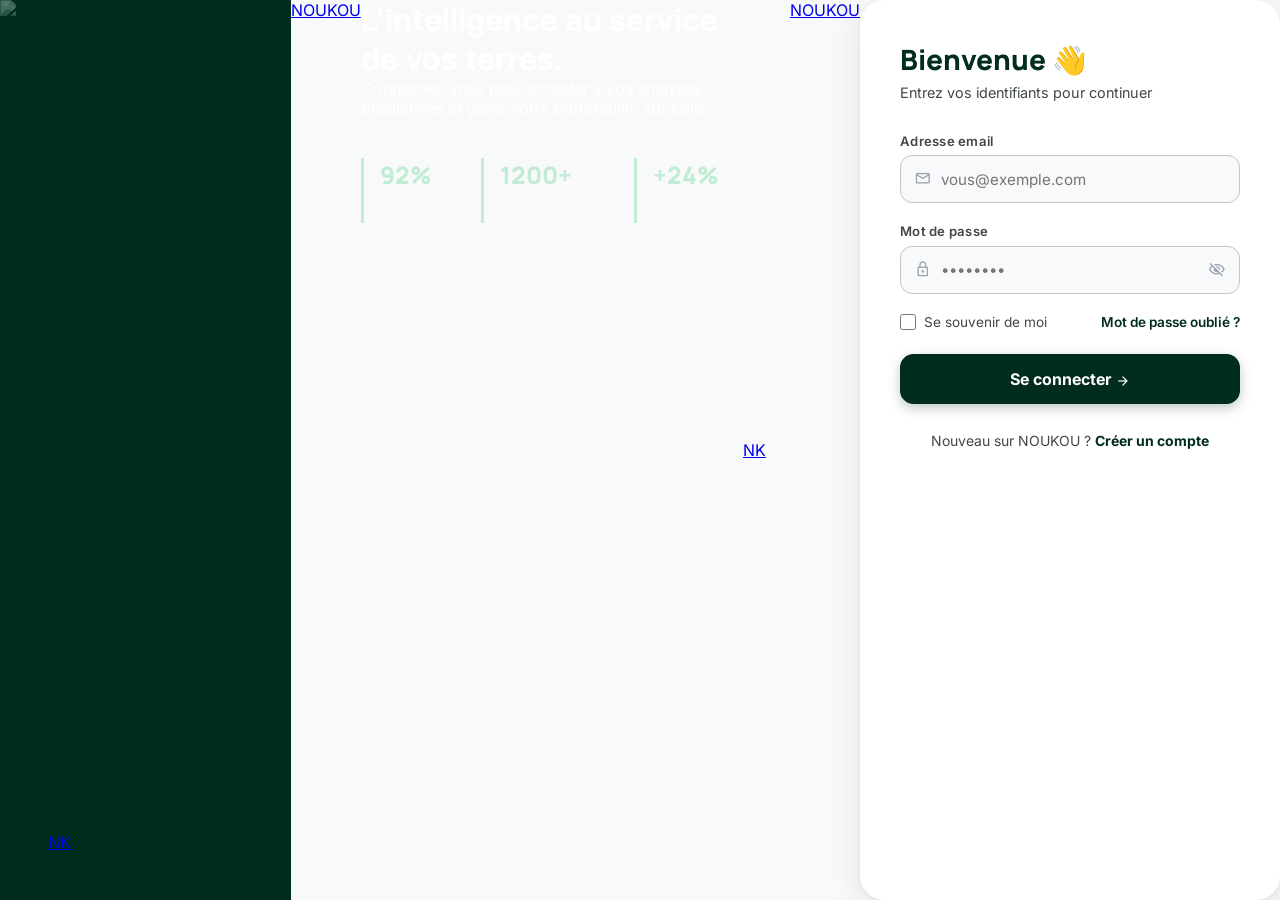
==== analyse.html @ 53f8feef "feat: dashboard et rapport maintenant relies aux donnees reelles de l'IA" ====
<!DOCTYPE html>

<html class="light" lang="fr"><head>
<meta charset="utf-8"/>
<meta content="width=device-width, initial-scale=1.0" name="viewport"/>
<script src="https://cdn.tailwindcss.com?plugins=forms,container-queries"></script>
<link href="https://fonts.googleapis.com/css2?family=Manrope:wght@400;600;700;800&amp;family=Inter:wght@400;500;600;700&amp;display=swap" rel="stylesheet"/>
<link href="https://fonts.googleapis.com/css2?family=Material+Symbols+Outlined:wght,FILL@100..700,0..1&amp;display=swap" rel="stylesheet"/>
<link href="https://fonts.googleapis.com/css2?family=Material+Symbols+Outlined:wght,FILL@100..700,0..1&amp;display=swap" rel="stylesheet"/>
<script id="tailwind-config">
      tailwind.config = {
        darkMode: "class",
        theme: {
          extend: {
            "colors": {
                    "surface-variant": "#e1e3e4",
                    "surface-container-low": "#f3f4f5",
                    "background": "#f8f9fa",
                    "on-tertiary-fixed": "#410007",
                    "inverse-primary": "#a5d0b9",
                    "primary-fixed-dim": "#a5d0b9",
                    "inverse-on-surface": "#f0f1f2",
                    "error-container": "#ffdad6",
                    "tertiary-fixed-dim": "#ffb3b0",
                    "tertiary-container": "#77131c",
                    "secondary": "#7d562d",
                    "primary-container": "#1b4332",
                    "tertiary": "#55000b",
                    "outline-variant": "#c1c8c2",
                    "on-secondary-fixed": "#2c1600",
                    "on-surface-variant": "#414844",
                    "on-error-container": "#93000a",
                    "inverse-surface": "#2e3132",
                    "on-primary-container": "#86af99",
                    "surface-container": "#edeeef",
                    "secondary-fixed": "#ffdcbd",
                    "on-surface": "#191c1d",
                    "surface-container-highest": "#e1e3e4",
                    "on-tertiary-container": "#ff807f",
                    "on-background": "#191c1d",
                    "outline": "#717973",
                    "on-secondary": "#ffffff",
                    "surface-bright": "#f8f9fa",
                    "surface-container-lowest": "#ffffff",
                    "on-secondary-fixed-variant": "#623f18",
                    "on-tertiary": "#ffffff",
                    "tertiary-fixed": "#ffdad8",
                    "surface": "#f8f9fa",
                    "error": "#ba1a1a",
                    "secondary-fixed-dim": "#f0bd8b",
                    "on-primary-fixed": "#002114",
                    "on-tertiary-fixed-variant": "#861f25",
                    "surface-tint": "#3f6653",
                    "on-error": "#ffffff",
                    "on-primary": "#ffffff",
                    "primary": "#012d1d",
                    "on-secondary-container": "#7a532a",
                    "surface-container-high": "#e7e8e9",
                    "secondary-container": "#ffca98",
                    "surface-dim": "#d9dadb",
                    "primary-fixed": "#c1ecd4",
                    "on-primary-fixed-variant": "#274e3d"
            },
            "borderRadius": {
                    "DEFAULT": "0.25rem",
                    "lg": "0.5rem",
                    "xl": "0.75rem",
                    "full": "9999px"
            },
            "fontFamily": {
                    "headline": ["Manrope"],
                    "body": ["Inter"],
                    "label": ["Inter"]
            }
          },
        },
      }
    </script>
<style>
        body { font-family: 'Inter', sans-serif; background-color: #f8f9fa; }
        .font-headline { font-family: 'Manrope', sans-serif; }
        .material-symbols-outlined { font-variation-settings: 'FILL' 0, 'wght' 400, 'GRAD' 0, 'opsz' 24; }
        .glass-panel { background: rgba(255, 255, 255, 0.7); backdrop-filter: blur(12px); }
    </style>
<style>
    body {
      min-height: max(884px, 100dvh);
    }
  </style>
  
    <link rel="stylesheet" href="https://unpkg.com/leaflet@1.9.4/dist/leaflet.css" />
    <script src="https://unpkg.com/leaflet@1.9.4/dist/leaflet.js"></script>
    <script src="https://cdn.jsdelivr.net/npm/chart.js"></script>

  </head>
<body class="text-on-surface">
<script src="js/auth-guard.js"></script>
<!-- TopAppBar -->
<header class="bg-[#012d1d] flex justify-between items-center w-full px-6 py-4 h-20 fixed top-0 z-50">
  <a href="index.html" class="flex items-center gap-3">
    <img src="img/logo.png" alt="NOUKOU Logo" class="h-12 w-auto object-contain"/>
  </a>
  <nav class="hidden md:flex gap-6 items-center">
    <a class="text-white/70 hover:text-white font-medium text-sm transition-colors px-3 py-2 rounded-lg hover:bg-white/10" href="index.html">Accueil</a>
    <a class="text-white/70 hover:text-white font-medium text-sm transition-colors px-3 py-2 rounded-lg hover:bg-white/10" href="analyse.html">Analyser</a>
    <a class="text-white/70 hover:text-white font-medium text-sm transition-colors px-3 py-2 rounded-lg hover:bg-white/10" href="dashboard.html">Tableau</a>
    <a class="text-white/70 hover:text-white font-medium text-sm transition-colors px-3 py-2 rounded-lg hover:bg-white/10" href="rapport.html">Projets</a>
    <a class="text-white/70 hover:text-white font-medium text-sm transition-colors px-3 py-2 rounded-lg hover:bg-white/10" href="profile.html">Mon Profil</a>
    <button onclick="logout()" class="flex items-center gap-1 text-sm font-semibold text-white bg-red-700/30 hover:bg-red-700/60 px-4 py-2 rounded-lg transition-colors border border-red-500/30">
      <span class="material-symbols-outlined text-base">logout</span> Déconnexion
    </button>
  </nav>
  <a href="profile.html" class="md:hidden flex items-center justify-center w-10 h-10 rounded-full bg-white/10 hover:bg-white/20 transition-colors">
    <span class="material-symbols-outlined text-white">person</span>
  </a>
</header>
<main class="pt-28 pb-32 px-4 md:px-12 max-w-7xl mx-auto space-y-12">
<!-- Hero Analysis Section -->
<section class="grid grid-cols-1 lg:grid-cols-12 gap-8 items-start">
<div class="lg:col-span-5 space-y-6">
<div class="space-y-2">
<h1 class="text-4xl md:text-5xl font-headline font-extrabold text-primary tracking-tight leading-tight">
                        Analyse IA <span class="text-secondary italic">Prédictive</span>
</h1>
<p class="text-on-surface-variant text-lg leading-relaxed">Transformez vos données de terrain en décisions agricoles stratégiques grâce à notre moteur de recommandation.</p>
</div>
<!-- Input Form -->
<div class="bg-surface-container-lowest p-8 rounded-xl shadow-sm space-y-6">
<div class="space-y-4" style="position: relative; z-index: 10;">
    <label class="block text-sm font-semibold text-primary uppercase tracking-wider">Localisation GPS de la parcelle</label>
    <div class="flex gap-4">
        <button id="getLocation" class="flex-1 bg-surface-container-high border border-outline-variant hover:bg-surface-container-highest rounded-lg p-4 font-bold text-primary flex items-center justify-center gap-2 transition-colors">
            <span class="material-symbols-outlined text-secondary">my_location</span>
            Ma position
        </button>
    </div>
    <div class="flex gap-4 mt-4">
        <input type="number" id="latitude" step="any" placeholder="Latitude" class="w-full bg-surface-container-high border-none rounded-lg p-4 focus:ring-2 focus:ring-primary-container" />
        <input type="number" id="longitude" step="any" placeholder="Longitude" class="w-full bg-surface-container-high border-none rounded-lg p-4 focus:ring-2 focus:ring-primary-container" />
    </div>
</div>

<div class="space-y-4">
    <label class="block text-sm font-semibold text-primary uppercase tracking-wider">Carte interactive</label>
    <div id="map" class="w-full h-48 rounded-xl border-2 border-outline-variant z-0" style="z-index: 1;"></div>
</div>

<button id="launch-btn" class="w-full bg-primary text-on-primary font-bold py-4 rounded-xl flex items-center justify-center gap-2 hover:bg-primary-container transition-all active:scale-95">
    Lancer l'analyse IA
    <span class="material-symbols-outlined">bolt</span>
</button>
</div>
</div>
<div id="loader" class="hidden lg:col-span-7 flex flex-col items-center justify-center p-12 bg-surface-container-lowest rounded-xl shadow-sm"><span class="material-symbols-outlined animate-spin text-5xl text-primary mb-4">sync</span><p class="text-primary font-bold">Analyse IA en cours...</p></div>
<div id="results-container" class="lg:col-span-7 hidden">
<!-- AI Results Zone (Bento Grid) -->
<div class="lg:col-span-7 grid grid-cols-1 md:grid-cols-2 gap-6">
<!-- Soil Analysis -->
<div class="bg-surface-container-lowest p-6 rounded-xl space-y-4 col-span-1">
<div class="flex justify-between items-center">
<span class="material-symbols-outlined text-secondary bg-secondary-fixed p-2 rounded-lg">science</span>
<span class="text-xs font-bold text-outline uppercase tracking-widest">Temps réel</span>
</div>
<h3 class="font-headline font-bold text-xl text-primary">Analyse du sol</h3>
<div class="space-y-3">
<div class="flex justify-between items-center text-sm">
<span class="text-on-surface-variant">Azote (N)</span>
<span id="soil-n" class="font-bold text-primary">High</span>
</div>
<div class="w-full bg-surface-container-high h-2 rounded-full overflow-hidden">
<div id="soil-n-bar" class="bg-primary h-full w-[75%]"></div>
</div>
<div class="flex justify-between items-center text-sm">
<span class="text-on-surface-variant">pH du sol</span>
<span id="soil-ph" class="font-bold text-secondary">6.5 (Idéal)</span>
</div>
<div class="w-full bg-surface-container-high h-2 rounded-full overflow-hidden relative">
<div class="absolute inset-0 bg-gradient-to-r from-orange-400 via-emerald-400 to-blue-400 opacity-20"></div>
<div id="soil-ph-bar" class="absolute top-0 h-full w-1.5 bg-[#012d1d] rounded-full transition-all duration-1000 ease-out" style="left: 50%;"></div>
</div>
</div>
</div>
<!-- Climate Conditions -->
<div class="bg-primary-container text-on-primary-container p-6 rounded-xl space-y-4 col-span-1">
<div class="flex justify-between items-center">
<span class="material-symbols-outlined text-white">thermostat</span>
<div class="flex items-center gap-1">
<span class="w-2 h-2 rounded-full bg-emerald-400 animate-pulse"></span>
<span class="text-[10px] font-bold uppercase">Optimal</span>
</div>
</div>
<h3 class="font-headline font-bold text-xl text-white">Conditions climatiques</h3>
<div class="grid grid-cols-2 gap-4">
<div class="text-center p-3 bg-white/10 rounded-lg">
<p class="text-[10px] uppercase opacity-70">Humidité</p>
<p id="climate-humidity" class="text-xl font-bold mb-1">68%</p>
<div class="w-full bg-black/20 h-1.5 rounded-full overflow-hidden"><div id="climate-humidity-bar" class="bg-blue-400 h-full w-[0%] transition-all duration-1000"></div></div>
</div>
<div class="text-center p-3 bg-white/10 rounded-lg">
<p class="text-[10px] uppercase opacity-70">Temp. moy</p>
<p id="climate-temp" class="text-xl font-bold mb-1">28°C</p>
<div class="w-full bg-black/20 h-1.5 rounded-full overflow-hidden"><div id="climate-temp-bar" class="bg-orange-400 h-full w-[0%] transition-all duration-1000"></div></div>
</div>
</div>
</div>
<!-- Recommended Crops (Visual List) -->
<div class="bg-surface-container-lowest p-6 rounded-xl space-y-6 md:col-span-2">
<h3 class="font-headline font-bold text-xl text-primary">Cultures recommandées</h3>
<div id="crops-grid" class="grid grid-cols-1 sm:grid-cols-3 gap-4">
<div class="relative group overflow-hidden rounded-xl h-40">
<img alt="Maïs" class="absolute inset-0 w-full h-full object-cover transition-transform duration-500 group-hover:scale-110" data-alt="close-up of golden ripe maize corn on stalks in a sunny field under clear blue sky" src="https://lh3.googleusercontent.com/aida-public/[base64]"/>
<div class="absolute inset-0 bg-gradient-to-t from-primary/90 to-transparent"></div>
<div class="absolute bottom-4 left-4">
<p class="text-white font-bold">Maïs Hybride</p>
<p class="text-white/70 text-xs">Score : 94%</p>
</div>
</div>
<div class="relative group overflow-hidden rounded-xl h-40">
<img alt="Soja" class="absolute inset-0 w-full h-full object-cover transition-transform duration-500 group-hover:scale-110" data-alt="vibrant green soybean plantation rows stretching towards horizon at dawn with soft morning mist" src="https://lh3.googleusercontent.com/aida-public/[base64]"/>
<div class="absolute inset-0 bg-gradient-to-t from-primary/90 to-transparent"></div>
<div class="absolute bottom-4 left-4">
<p class="text-white font-bold">Soja Bio</p>
<p class="text-white/70 text-xs">Score : 88%</p>
</div>
</div>
<div class="relative group overflow-hidden rounded-xl h-40">
<img alt="Tomate" class="absolute inset-0 w-full h-full object-cover transition-transform duration-500 group-hover:scale-110" data-alt="close-up of bright red tomatoes growing on vine in greenhouse with natural sunlight filtering through leaves" src="https://lh3.googleusercontent.com/aida-public/[base64]"/>
<div class="absolute inset-0 bg-gradient-to-t from-primary/90 to-transparent"></div>
<div class="absolute bottom-4 left-4">
<p class="text-white font-bold">Tomate Roma</p>
<p class="text-white/70 text-xs">Score : 82%</p>
</div>
</div>
</div>
</div>
<!-- Risk Gauge -->
<div class="bg-surface-container-high p-6 rounded-xl space-y-6 flex flex-col justify-between">
<div>
<h3 class="font-headline font-bold text-xl text-primary">Niveau de risque</h3>
<p class="text-on-surface-variant text-sm mt-1">Facteurs climatiques et marché.</p>
</div>
<div class="relative flex items-center justify-center py-4">
<!-- Custom Gauge Visualization using CSS SVG -->
<svg class="w-32 h-32 transform -rotate-90">
<circle class="text-white" cx="64" cy="64" fill="transparent" r="50" stroke="currentColor" stroke-width="12"></circle>
<circle class="text-secondary" cx="64" cy="64" fill="transparent" r="50" stroke="currentColor" stroke-dasharray="314.159" stroke-dashoffset="240" stroke-width="12"></circle>
</svg>
<div class="absolute inset-0 flex flex-col items-center justify-center">
<span id="risk-level" class="text-2xl font-bold text-primary">Bas</span>
<span class="text-[10px] font-bold text-on-surface-variant uppercase">Modéré</span>
</div>
</div>
<div class="flex justify-between text-xs font-bold uppercase tracking-widest text-on-surface-variant">
<span>Sécheresse: 12%</span>
<span>Prix: 24%</span>
</div>
</div>
<!-- Rentability Projection -->
<div class="bg-surface-container-lowest p-6 rounded-xl space-y-4 md:col-span-1">
<h3 class="font-headline font-bold text-xl text-primary">Rentabilité</h3>
<div class="h-40 flex items-end gap-3 px-2">
<div class="flex-1 bg-primary-fixed-dim rounded-t-lg h-[40%] relative group">
<div class="hidden group-hover:block absolute -top-8 left-1/2 -translate-x-1/2 bg-primary text-white text-[10px] px-2 py-1 rounded">Année 1</div>
</div>
<div class="flex-1 bg-primary-fixed-dim rounded-t-lg h-[55%]"></div>
<div class="flex-1 bg-primary-fixed-dim rounded-t-lg h-[75%]"></div>
<div class="flex-1 bg-primary-fixed-dim rounded-t-lg h-[95%]"></div>
<div class="flex-1 bg-primary rounded-t-lg h-[115%] relative group">
<div class="absolute -top-8 left-1/2 -translate-x-1/2 bg-secondary text-white text-[10px] px-2 py-1 rounded font-bold">MAX</div>
</div>
</div>
<div class="flex justify-between items-center">
<div>
<p class="text-[10px] text-on-surface-variant uppercase font-bold">Projection 5 ans</p>
<p id="roi-value" class="text-2xl font-extrabold text-primary">+145% ROI</p>
</div>
<span class="material-symbols-outlined text-emerald-600">trending_up</span>
</div>
</div>
</div>
</div>
</section>
</main>
<!-- BottomNavBar Mobile -->
<nav class="md:hidden fixed bottom-0 left-0 w-full z-50 flex justify-around items-center px-4 pb-6 pt-3 bg-white/90 backdrop-blur-xl border-t border-gray-200/50 shadow-lg rounded-t-3xl">
  <a class="flex flex-col items-center text-gray-400 hover:text-[#012d1d] transition-colors" href="index.html">
    <span class="material-symbols-outlined">home</span>
    <span class="text-[11px] font-semibold mt-1">Accueil</span>
  </a>
  <a class="flex flex-col items-center text-gray-400 hover:text-[#012d1d] transition-colors" href="analyse.html">
    <span class="material-symbols-outlined">query_stats</span>
    <span class="text-[11px] font-semibold mt-1">Analyser</span>
  </a>
  <a class="flex flex-col items-center text-gray-400 hover:text-[#012d1d] transition-colors" href="dashboard.html">
    <span class="material-symbols-outlined">dashboard</span>
    <span class="text-[11px] font-semibold mt-1">Tableau</span>
  </a>
  <a class="flex flex-col items-center text-gray-400 hover:text-[#012d1d] transition-colors" href="rapport.html">
    <span class="material-symbols-outlined">layers</span>
    <span class="text-[11px] font-semibold mt-1">Projets</span>
  </a>
  <a class="flex flex-col items-center text-gray-400 hover:text-[#012d1d] transition-colors" href="profile.html">
    <span class="material-symbols-outlined">person</span>
    <span class="text-[11px] font-semibold mt-1">Profil</span>
  </a>
</nav>

<script>
const CULTURE_ICONS = {
  "soja":"🫘","maïs":"🌽","riz":"🌾","sorgho":"🌾","mil":"🌾","manioc":"🌿",
  "igname":"🍠","arachide":"🥜","niébé":"🫘","haricot":"🫘","coton":"🌿",
  "tomate":"🍅","piment":"🌶️","oignon":"🧅","gombo":"🌿","chou":"🥬",
  "aubergine":"🍆","patate douce":"🍠","sésame":"🌱"
};
const CROP_IMAGES = {
  "maïs": "https://tse1.mm.bing.net/th?q=champ+de+maïs+agriculture+plante&w=600&h=400&c=7&rs=1&p=0",
  "soja": "https://tse1.mm.bing.net/th?q=champ+de+soja+agriculture+plante&w=600&h=400&c=7&rs=1&p=0",
  "tomate": "https://tse1.mm.bing.net/th?q=culture+de+tomate+agriculture&w=600&h=400&c=7&rs=1&p=0",
  "riz": "https://tse1.mm.bing.net/th?q=champ+de+riz+agriculture&w=600&h=400&c=7&rs=1&p=0",
  "sorgho": "https://tse1.mm.bing.net/th?q=champ+de+sorgho+agriculture&w=600&h=400&c=7&rs=1&p=0",
  "mil": "https://tse1.mm.bing.net/th?q=champ+de+mil+agriculture+afrique&w=600&h=400&c=7&rs=1&p=0",
  "manioc": "https://tse1.mm.bing.net/th?q=champ+de+manioc+agriculture&w=600&h=400&c=7&rs=1&p=0",
  "igname": "https://tse1.mm.bing.net/th?q=champ+igname+agriculture&w=600&h=400&c=7&rs=1&p=0",
  "arachide": "https://tse1.mm.bing.net/th?q=champ+arachide+agriculture&w=600&h=400&c=7&rs=1&p=0",
  "niébé": "https://tse1.mm.bing.net/th?q=culture+niébé+agriculture+champ&w=600&h=400&c=7&rs=1&p=0",
  "haricot": "https://tse1.mm.bing.net/th?q=champ+haricot+agriculture&w=600&h=400&c=7&rs=1&p=0",
  "coton": "https://tse1.mm.bing.net/th?q=champ+de+coton+agriculture&w=600&h=400&c=7&rs=1&p=0",
  "piment": "https://tse1.mm.bing.net/th?q=champ+de+piment+agriculture&w=600&h=400&c=7&rs=1&p=0",
  "oignon": "https://tse1.mm.bing.net/th?q=champ+oignon+agriculture&w=600&h=400&c=7&rs=1&p=0",
  "gombo": "https://tse1.mm.bing.net/th?q=champ+gombo+agriculture&w=600&h=400&c=7&rs=1&p=0",
  "chou": "https://tse1.mm.bing.net/th?q=champ+de+chou+agriculture&w=600&h=400&c=7&rs=1&p=0",
  "aubergine": "https://tse1.mm.bing.net/th?q=champ+aubergine+agriculture&w=600&h=400&c=7&rs=1&p=0",
  "patate douce": "https://tse1.mm.bing.net/th?q=champ+patate+douce+agriculture&w=600&h=400&c=7&rs=1&p=0",
  "sésame": "https://tse1.mm.bing.net/th?q=champ+sesame+agriculture&w=600&h=400&c=7&rs=1&p=0"
};
const DEFAULT_IMG = "https://tse1.mm.bing.net/th?q=champ+agricole+afrique&w=600&h=400&c=7&rs=1&p=0";

let map, marker;

function initMap() {
  if (map) return;
  map = L.map('map').setView([8.6195, 0.8248], 7);
  L.tileLayer('https://{s}.tile.openstreetmap.org/{z}/{x}/{y}.png').addTo(map);
  map.on('click', e => {
    document.getElementById('latitude').value = e.latlng.lat.toFixed(6);
    document.getElementById('longitude').value = e.latlng.lng.toFixed(6);
    placeMarker(e.latlng.lat, e.latlng.lng);
  });
  setTimeout(() => map.invalidateSize(), 200);
}

function placeMarker(lat, lng) {
  if (marker) map.removeLayer(marker);
  marker = L.marker([lat, lng]).addTo(map);
  map.setView([lat, lng], 10);
}

document.getElementById('getLocation').addEventListener('click', () => {
  if (!navigator.geolocation) return;
  navigator.geolocation.getCurrentPosition(pos => {
    const lat = pos.coords.latitude, lng = pos.coords.longitude;
    document.getElementById('latitude').value = lat.toFixed(6);
    document.getElementById('longitude').value = lng.toFixed(6);
    initMap();
    placeMarker(lat, lng);
  }, () => {
    // Fallback Atakpamé si géolocalisation refusée
    document.getElementById('latitude').value = '7.533';
    document.getElementById('longitude').value = '1.124';
    initMap();
    placeMarker(7.533, 1.124);
  });
});

function getScoreColor(score) {
  if (score >= 80) return '#2d6a4f';
  if (score >= 60) return '#e9a71a';
  return '#c1121f';
}

function renderResults(data) {
  // ── Sol ──
  const soc = data.sol.soc_gkg;
  const nLevel = soc >= 0.6 ? 'Élevé' : soc >= 0.4 ? 'Moyen' : 'Faible';
  document.getElementById('soil-n').textContent = nLevel;
  document.getElementById('soil-n-bar').style.width = Math.min(100, Math.round(soc / 0.8 * 100)) + '%';
  const ph = data.sol.soil_ph;
  document.getElementById('soil-ph').textContent = ph.toFixed(1) + (ph >= 5.5 && ph <= 7.0 ? ' (Idéal)' : ph < 5.5 ? ' (Acide)' : ' (Alcalin)');
  
  // Animation du curseur pH (échelle de 0 à 14 -> 0% à 100%)
  const phPct = Math.min(100, Math.max(0, (ph / 14) * 100));
  const phBar = document.getElementById('soil-ph-bar');
  if (phBar) phBar.style.left = phPct + '%';

  // ── Climat ──
  const hum = data.climat.humidity_rel;
  document.getElementById('climate-humidity').textContent = Math.round(hum) + '%';
  const humBar = document.getElementById('climate-humidity-bar');
  if (humBar) humBar.style.width = Math.min(100, Math.max(0, hum)) + '%';
  
  const temp = data.climat.temp_moyenne;
  document.getElementById('climate-temp').textContent = temp.toFixed(1) + '°C';
  const tempBar = document.getElementById('climate-temp-bar');
  // Echelle temp: max 50°C
  if (tempBar) tempBar.style.width = Math.min(100, Math.max(0, (temp / 50) * 100)) + '%';

  // ── Cultures + Variétés ──
  const grid = document.getElementById('crops-grid');
  grid.innerHTML = '';
  data.recommandations.forEach((rec, i) => {
    const key = (rec.culture_fr || '').toLowerCase();
    const img = CROP_IMAGES[key] || DEFAULT_IMG;
    const icon = CULTURE_ICONS[key] || '🌱';
    const color = getScoreColor(rec.score_final);
    const niveauBadge = rec.niveau === 'Optimal'
      ? '<span style="background:#c1ecd4;color:#1b4332;padding:2px 8px;border-radius:99px;font-size:0.7rem;font-weight:700;">Optimal</span>'
      : rec.niveau === 'Suboptimal'
        ? '<span style="background:#ffdcbd;color:#7d562d;padding:2px 8px;border-radius:99px;font-size:0.7rem;font-weight:700;">Suboptimal</span>'
        : '<span style="background:#ffdad8;color:#55000b;padding:2px 8px;border-radius:99px;font-size:0.7rem;font-weight:700;">Risqué</span>';

    const varietes = (rec.varietes_top3 || []);
    const varietesHTML = varietes.map(v => `
      <div style="background:#f3f4f5;border-radius:8px;padding:0.75rem 1rem;margin-bottom:0.5rem;border-left:3px solid #012d1d;">
        <div style="font-weight:700;font-size:0.9rem;color:#012d1d;">
          ${v.variete}
          ${v.inscrit_2024 ? '<span style="background:#c1ecd4;color:#1b4332;padding:1px 6px;border-radius:99px;font-size:0.65rem;font-weight:700;margin-left:4px;">✅ 2024</span>' : ''}
        </div>
        <div style="display:flex;gap:1rem;margin-top:0.3rem;font-size:0.78rem;color:#414844;flex-wrap:wrap;">
          <span>🔄 ${v.cycle_jours}j</span>
          <span>📈 ${(v.rendement_opt_kgha / 1000).toFixed(1)} T/ha max</span>
          <span>Score: ${v.score_adaptation}/100</span>
        </div>
      </div>
    `).join('');

    const card = document.createElement('div');
    card.style.cssText = 'background:#fff;border-radius:12px;overflow:hidden;border:1px solid rgba(193,200,194,0.3);margin-bottom:0;';
    card.innerHTML = `
      <div style="position:relative;height:140px;overflow:hidden;">
        <img src="${img}" alt="${rec.culture_fr}" style="width:100%;height:100%;object-fit:cover;"/>
        <div style="position:absolute;inset:0;background:linear-gradient(to top,rgba(1,45,29,0.9),transparent);"></div>
        <div style="position:absolute;bottom:12px;left:12px;">
          <span style="font-size:1.4rem;">${icon}</span>
          <span style="color:#fff;font-weight:700;font-size:1rem;margin-left:4px;text-transform:capitalize;">${rec.culture_fr}</span>
        </div>
        <div style="position:absolute;top:10px;right:10px;">${niveauBadge}</div>
      </div>
      <div style="padding:1rem;">
        <div style="display:flex;justify-content:space-between;align-items:center;margin-bottom:0.5rem;">
          <span style="font-weight:800;color:${color};font-size:1.1rem;">${rec.score_final}/100</span>
          <span style="font-size:0.8rem;color:#414844;">${rec.yield_predit_tha} T/ha</span>
        </div>
        <div style="width:100%;height:6px;background:#e7e8e9;border-radius:3px;margin-bottom:0.75rem;overflow:hidden;">
          <div style="width:${rec.score_final}%;height:100%;background:${color};border-radius:3px;transition:width 1s ease;"></div>
        </div>
        ${varietes.length > 0 ? `
        <button onclick="this.classList.toggle('open');this.nextElementSibling.style.maxHeight=this.classList.contains('open')?'500px':'0';"
          style="width:100%;padding:0.6rem 0.75rem;background:#f3f4f5;border:1px solid rgba(193,200,194,0.5);border-radius:8px;font-size:0.8rem;font-weight:600;color:#012d1d;display:flex;justify-content:space-between;align-items:center;cursor:pointer;">
          🌿 Variétés recommandées (${varietes.length}) <span>▼</span>
        </button>
        <div style="max-height:0;overflow:hidden;transition:max-height 0.4s ease;padding-top:0;">
          <div style="padding-top:0.5rem;">${varietesHTML}</div>
        </div>` : ''}
      </div>
    `;
    grid.appendChild(card);
  });

  // ── Risque & ROI ──
  const avgScore = Math.round(data.recommandations.reduce((s,r) => s + r.score_final, 0) / data.recommandations.length);
  document.getElementById('risk-level').textContent = avgScore >= 80 ? 'Bas' : avgScore >= 60 ? 'Moyen' : 'Élevé';
  const bestRatio = data.recommandations[0]?.rendement_relatif || 1;
  document.getElementById('roi-value').textContent = '+' + Math.round((bestRatio - 0.3) * 200) + '% ROI';
}

document.getElementById('launch-btn').addEventListener('click', async () => {
  const lat = parseFloat(document.getElementById('latitude').value);
  const lng = parseFloat(document.getElementById('longitude').value);
  if (!lat || !lng) { alert('Veuillez sélectionner des coordonnées GPS.'); return; }

  document.getElementById('results-container').classList.add('hidden');
  const loader = document.getElementById('loader');
  loader.classList.remove('hidden', 'lg:hidden');

  try {
    const response = await fetch(`${API_URL}/api/analyse`, {
      method: 'POST',
      headers: { 'Content-Type': 'application/json', 'Authorization': 'Bearer ' + getNoukouToken() },
      body: JSON.stringify({ lat, lon: lng })
    });
    if (!response.ok) {
      const err = await response.json().catch(() => ({}));
      throw new Error(err.detail || err.error || `Erreur serveur (${response.status})`);
    }
    const data = await response.json();
    if (!data.success) throw new Error(data.error || 'Analyse échouée');

    // Sauvegarder l'analyse réelle dans le localStorage pour le Dashboard
    const portfolio = JSON.parse(localStorage.getItem('noukou_portfolio') || '[]');
    const entry = {
      id: Date.now().toString(36) + Math.random().toString(36).substr(2, 5),
      date: new Date().toISOString(),
      zone: data.zone || 'Zone analysée',
      coordonnees: { lat, lon: lng },
      recommandations: data.recommandations || [],
      climat: data.climat || {},
      sol: data.sol || {}
    };
    portfolio.unshift(entry);
    localStorage.setItem('noukou_portfolio', JSON.stringify(portfolio));

    loader.classList.add('hidden');
    document.getElementById('results-container').classList.remove('hidden');
    renderResults(data);

  } catch (error) {
    loader.classList.add('hidden');
    document.getElementById('results-container').classList.remove('hidden');
    document.getElementById('crops-grid').innerHTML = `
      <div style="grid-column:1/-1;text-align:center;padding:2rem;color:#55000b;background:#ffdad8;border-radius:12px;">
        <div style="font-size:2rem;margin-bottom:0.5rem;">⚠️</div>
        <strong>Analyse impossible</strong><br>
        <span style="font-size:0.85rem;color:#414844;">${error.message}</span><br>
        <button onclick="document.getElementById('launch-btn').click()" style="margin-top:1rem;padding:0.6rem 1.2rem;background:#012d1d;color:#fff;border:none;border-radius:8px;cursor:pointer;font-weight:600;">🔄 Réessayer</button>
      </div>`;
  }
});

document.addEventListener('DOMContentLoaded', initMap);
</script>

<script>requireAuth();</script>
</body></html>
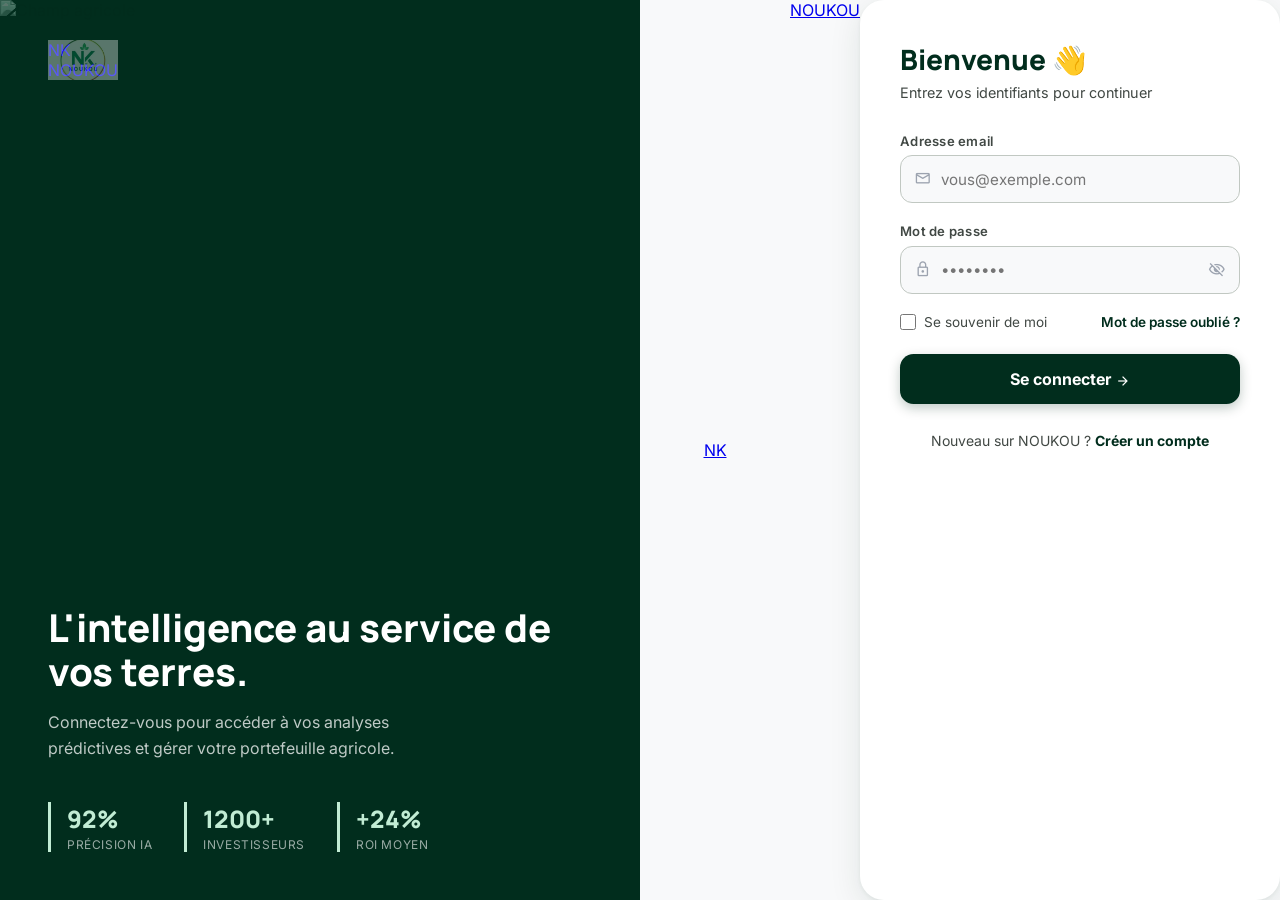
==== commit 9364a381: "fix: audit complet - logout, nav, CTA, logo HTML, CSS doublons, IA pipeline" ====
--- a/analyse.html
+++ b/analyse.html
@@ -5,7 +5,6 @@
 <meta content="width=device-width, initial-scale=1.0" name="viewport"/>
 <script src="https://cdn.tailwindcss.com?plugins=forms,container-queries"></script>
 <link href="https://fonts.googleapis.com/css2?family=Manrope:wght@400;600;700;800&amp;family=Inter:wght@400;500;600;700&amp;display=swap" rel="stylesheet"/>
-<link href="https://fonts.googleapis.com/css2?family=Material+Symbols+Outlined:wght,FILL@100..700,0..1&amp;display=swap" rel="stylesheet"/>
 <link href="https://fonts.googleapis.com/css2?family=Material+Symbols+Outlined:wght,FILL@100..700,0..1&amp;display=swap" rel="stylesheet"/>
 <script id="tailwind-config">
       tailwind.config = {
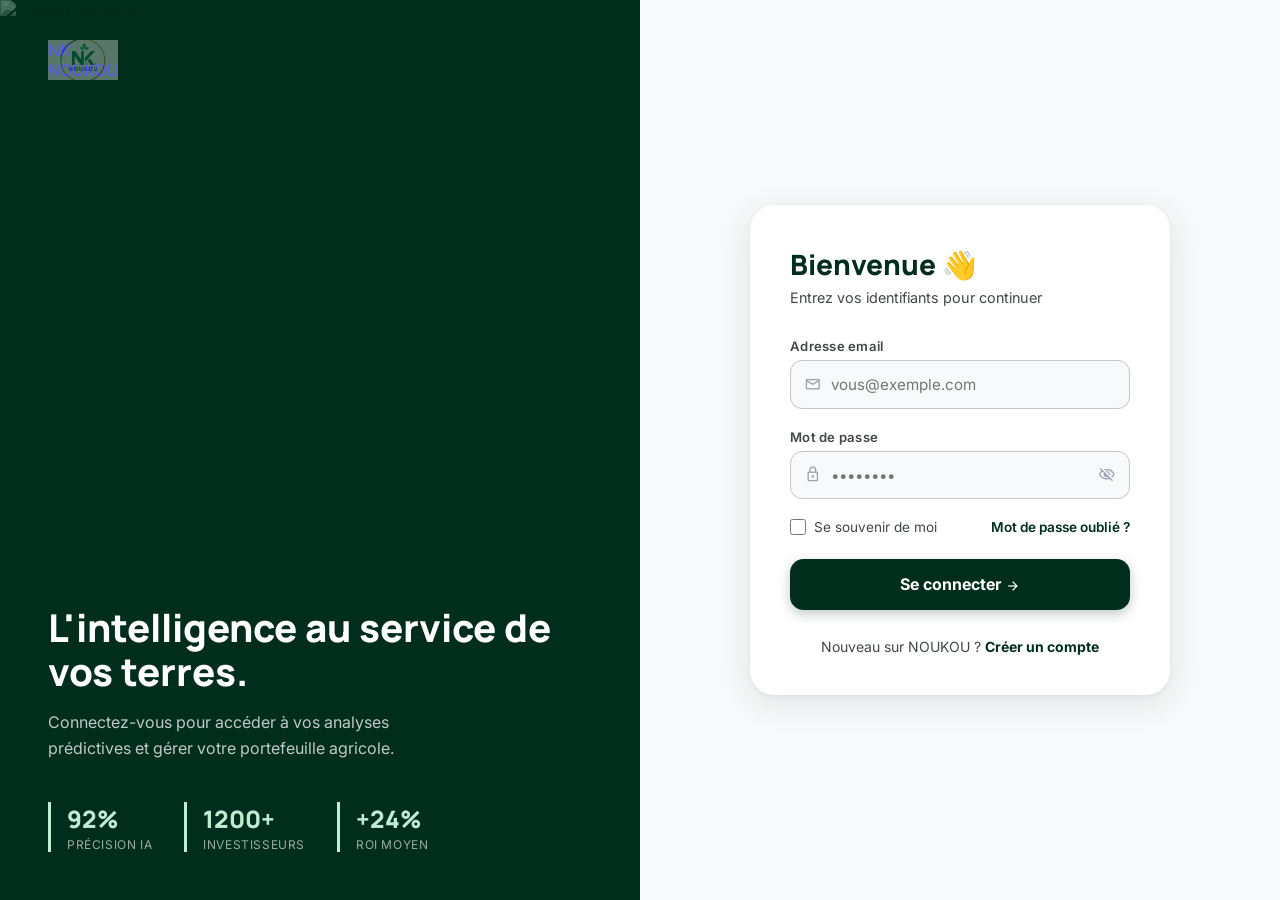
==== commit 2fe2e7b4: "feat: design UI/UX Pro Max, integration GSAP animations & clean HTML" ====
--- a/analyse.html
+++ b/analyse.html
@@ -80,6 +80,9 @@
         .font-headline { font-family: 'Manrope', sans-serif; }
         .material-symbols-outlined { font-variation-settings: 'FILL' 0, 'wght' 400, 'GRAD' 0, 'opsz' 24; }
         .glass-panel { background: rgba(255, 255, 255, 0.7); backdrop-filter: blur(12px); }
+        #loader-fact-text { transition: opacity 0.3s ease; }
+        @keyframes pulse-glow { 0%,100%{box-shadow:0 0 0 0 rgba(1,45,29,0.2)} 50%{box-shadow:0 0 0 12px rgba(1,45,29,0)} }
+        .loader-step { transition: background 0.4s ease; }
     </style>
 <style>
     body {
@@ -150,7 +153,67 @@
 </button>
 </div>
 </div>
-<div id="loader" class="hidden lg:col-span-7 flex flex-col items-center justify-center p-12 bg-surface-container-lowest rounded-xl shadow-sm"><span class="material-symbols-outlined animate-spin text-5xl text-primary mb-4">sync</span><p class="text-primary font-bold">Analyse IA en cours...</p></div>
+<div id="loader" class="hidden lg:col-span-7 flex flex-col items-center justify-center p-8 md:p-12 bg-surface-container-lowest rounded-xl shadow-sm min-h-[400px]">
+  <div class="w-full max-w-md space-y-8">
+    <!-- Percentage circle -->
+    <div class="flex flex-col items-center">
+      <div class="relative w-28 h-28">
+        <svg class="w-28 h-28 transform -rotate-90" viewBox="0 0 120 120">
+          <circle cx="60" cy="60" r="52" fill="none" stroke="#e7e8e9" stroke-width="8"/>
+          <circle id="loader-circle" cx="60" cy="60" r="52" fill="none" stroke="#012d1d" stroke-width="8" stroke-linecap="round" stroke-dasharray="326.73" stroke-dashoffset="326.73" style="transition: stroke-dashoffset 0.8s ease;"/>
+        </svg>
+        <div class="absolute inset-0 flex items-center justify-center">
+          <span id="loader-pct" class="text-2xl font-extrabold font-headline text-primary">0%</span>
+        </div>
+      </div>
+      <p id="loader-title" class="text-primary font-bold text-lg mt-4">Lancement de l'analyse...</p>
+      <p id="loader-sub" class="text-on-surface-variant text-sm mt-1">Cela prend environ 15 à 30 secondes</p>
+    </div>
+    <!-- Steps -->
+    <div class="space-y-3" id="loader-steps">
+      <div class="loader-step flex items-center gap-3 p-3 rounded-xl bg-surface-container-low/50" data-step="0">
+        <div class="w-8 h-8 rounded-lg bg-surface-container-high flex items-center justify-center flex-shrink-0">
+          <span class="material-symbols-outlined text-lg text-outline">my_location</span>
+        </div>
+        <div class="flex-1"><p class="text-sm font-semibold text-on-surface-variant">Localisation GPS</p><p class="text-xs text-outline">Détection de la zone agro-écologique</p></div>
+        <span class="step-icon material-symbols-outlined text-outline text-lg">hourglass_empty</span>
+      </div>
+      <div class="loader-step flex items-center gap-3 p-3 rounded-xl bg-surface-container-low/50" data-step="1">
+        <div class="w-8 h-8 rounded-lg bg-surface-container-high flex items-center justify-center flex-shrink-0">
+          <span class="material-symbols-outlined text-lg text-outline">cloud</span>
+        </div>
+        <div class="flex-1"><p class="text-sm font-semibold text-on-surface-variant">Données climatiques</p><p class="text-xs text-outline">Interrogation NASA POWER API</p></div>
+        <span class="step-icon material-symbols-outlined text-outline text-lg">hourglass_empty</span>
+      </div>
+      <div class="loader-step flex items-center gap-3 p-3 rounded-xl bg-surface-container-low/50" data-step="2">
+        <div class="w-8 h-8 rounded-lg bg-surface-container-high flex items-center justify-center flex-shrink-0">
+          <span class="material-symbols-outlined text-lg text-outline">science</span>
+        </div>
+        <div class="flex-1"><p class="text-sm font-semibold text-on-surface-variant">Analyse du sol</p><p class="text-xs text-outline">Récupération iSDA Africa (pH, argile, CEC)</p></div>
+        <span class="step-icon material-symbols-outlined text-outline text-lg">hourglass_empty</span>
+      </div>
+      <div class="loader-step flex items-center gap-3 p-3 rounded-xl bg-surface-container-low/50" data-step="3">
+        <div class="w-8 h-8 rounded-lg bg-surface-container-high flex items-center justify-center flex-shrink-0">
+          <span class="material-symbols-outlined text-lg text-outline">psychology</span>
+        </div>
+        <div class="flex-1"><p class="text-sm font-semibold text-on-surface-variant">Modèle ML prédictif</p><p class="text-xs text-outline">Random Forest + Ridge — prédiction rendements</p></div>
+        <span class="step-icon material-symbols-outlined text-outline text-lg">hourglass_empty</span>
+      </div>
+      <div class="loader-step flex items-center gap-3 p-3 rounded-xl bg-surface-container-low/50" data-step="4">
+        <div class="w-8 h-8 rounded-lg bg-surface-container-high flex items-center justify-center flex-shrink-0">
+          <span class="material-symbols-outlined text-lg text-outline">eco</span>
+        </div>
+        <div class="flex-1"><p class="text-sm font-semibold text-on-surface-variant">Sélection des variétés</p><p class="text-xs text-outline">Catalogue MAHVDR 2024 — 109 variétés</p></div>
+        <span class="step-icon material-symbols-outlined text-outline text-lg">hourglass_empty</span>
+      </div>
+    </div>
+    <!-- Fun fact -->
+    <div id="loader-fact" class="text-center p-4 bg-primary-fixed/20 rounded-xl">
+      <p class="text-xs text-primary font-medium">💡 Le saviez-vous ?</p>
+      <p class="text-xs text-on-surface-variant mt-1" id="loader-fact-text">L'IA NOUKOU analyse 19 cultures et 109 variétés pour chaque parcelle.</p>
+    </div>
+  </div>
+</div>
 <div id="results-container" class="lg:col-span-7 hidden">
 <!-- AI Results Zone (Bento Grid) -->
 <div class="lg:col-span-7 grid grid-cols-1 md:grid-cols-2 gap-6">
@@ -472,6 +535,121 @@
   document.getElementById('roi-value').textContent = '+' + Math.round((bestRatio - 0.3) * 200) + '% ROI';
 }
 
+// ══════════════════════════════════════════════
+// LOADER — Animation de progression par étapes
+// ══════════════════════════════════════════════
+const LOADER_STEPS = [
+  { pct: 10, title: "Détection de la zone...", delay: 1500 },
+  { pct: 30, title: "Récupération du climat...", delay: 4000 },
+  { pct: 50, title: "Analyse du sol en cours...", delay: 5000 },
+  { pct: 75, title: "Modèle ML en calcul...", delay: 6000 },
+  { pct: 90, title: "Sélection des variétés...", delay: 4000 },
+];
+const LOADER_FACTS = [
+  "L'IA NOUKOU analyse 19 cultures et 109 variétés pour chaque parcelle.",
+  "Les données sol proviennent d'iSDA Africa, couvrant tout le continent.",
+  "Le modèle utilise 27 variables agronomiques pour ses prédictions.",
+  "Les données climatiques viennent de la NASA (30 ans d'historique).",
+  "NOUKOU utilise un modèle hybride Random Forest + Ridge Regression.",
+  "Le catalogue de variétés est celui du MAHVDR Togo, édition 2024.",
+  "Chaque analyse évalue le pH, l'argile, le carbone organique et la CEC du sol.",
+  "Le score d'adaptation combine pluviométrie, pH, zone et texture du sol.",
+];
+let loaderInterval = null;
+let loaderFactInterval = null;
+
+function startLoaderAnimation() {
+  const circle = document.getElementById('loader-circle');
+  const pctEl = document.getElementById('loader-pct');
+  const titleEl = document.getElementById('loader-title');
+  const steps = document.querySelectorAll('.loader-step');
+  const factText = document.getElementById('loader-fact-text');
+  const totalDash = 326.73;
+  let currentStep = -1;
+
+  // Reset all steps
+  steps.forEach(s => {
+    s.style.background = '';
+    s.querySelector('.step-icon').textContent = 'hourglass_empty';
+    s.querySelector('.step-icon').style.color = '';
+  });
+  circle.style.strokeDashoffset = totalDash;
+  pctEl.textContent = '0%';
+
+  // Animate steps sequentially
+  function activateStep(idx) {
+    if (idx >= LOADER_STEPS.length) return;
+    currentStep = idx;
+    const step = LOADER_STEPS[idx];
+
+    // Update circle
+    const offset = totalDash - (totalDash * step.pct / 100);
+    circle.style.strokeDashoffset = offset;
+    pctEl.textContent = step.pct + '%';
+    titleEl.textContent = step.title;
+
+    // Mark previous steps as done
+    for (let i = 0; i < idx; i++) {
+      const el = steps[i];
+      el.style.background = 'rgba(193, 236, 212, 0.3)';
+      el.querySelector('.step-icon').textContent = 'check_circle';
+      el.querySelector('.step-icon').style.color = '#2d6a4f';
+    }
+
+    // Current step active
+    const el = steps[idx];
+    el.style.background = 'rgba(1, 45, 29, 0.08)';
+    el.querySelector('.step-icon').textContent = 'sync';
+    el.querySelector('.step-icon').style.color = '#012d1d';
+    el.querySelector('.step-icon').classList.add('animate-spin');
+  }
+
+  // Start step sequence
+  activateStep(0);
+  let stepIdx = 1;
+  loaderInterval = setInterval(() => {
+    if (stepIdx < LOADER_STEPS.length) {
+      // Remove spin from previous
+      if (stepIdx > 0) steps[stepIdx-1].querySelector('.step-icon').classList.remove('animate-spin');
+      activateStep(stepIdx);
+      stepIdx++;
+    }
+  }, 5000);
+
+  // Fun facts rotation
+  let factIdx = Math.floor(Math.random() * LOADER_FACTS.length);
+  factText.textContent = LOADER_FACTS[factIdx];
+  loaderFactInterval = setInterval(() => {
+    factIdx = (factIdx + 1) % LOADER_FACTS.length;
+    factText.style.opacity = '0';
+    setTimeout(() => {
+      factText.textContent = LOADER_FACTS[factIdx];
+      factText.style.opacity = '1';
+    }, 300);
+  }, 6000);
+}
+
+function stopLoaderAnimation(success) {
+  clearInterval(loaderInterval);
+  clearInterval(loaderFactInterval);
+  const circle = document.getElementById('loader-circle');
+  const pctEl = document.getElementById('loader-pct');
+  const titleEl = document.getElementById('loader-title');
+  const steps = document.querySelectorAll('.loader-step');
+
+  if (success) {
+    circle.style.strokeDashoffset = '0';
+    pctEl.textContent = '100%';
+    titleEl.textContent = 'Analyse terminée !';
+    steps.forEach(s => {
+      s.style.background = 'rgba(193, 236, 212, 0.3)';
+      s.querySelector('.step-icon').textContent = 'check_circle';
+      s.querySelector('.step-icon').style.color = '#2d6a4f';
+      s.querySelector('.step-icon').classList.remove('animate-spin');
+    });
+  }
+}
+
 document.getElementById('launch-btn').addEventListener('click', async () => {
   const lat = parseFloat(document.getElementById('latitude').value);
   const lng = parseFloat(document.getElementById('longitude').value);
@@ -480,6 +658,8 @@
   document.getElementById('results-container').classList.add('hidden');
   const loader = document.getElementById('loader');
   loader.classList.remove('hidden', 'lg:hidden');
+  startLoaderAnimation();
+  const startTime = Date.now();
 
   try {
     const response = await fetch(`${API_URL}/api/analyse`, {
@@ -508,11 +688,29 @@
     portfolio.unshift(entry);
     localStorage.setItem('noukou_portfolio', JSON.stringify(portfolio));
 
-    loader.classList.add('hidden');
-    document.getElementById('results-container').classList.remove('hidden');
-    renderResults(data);
+    // Délai artificiel pour forcer l'animation à jouer au moins 10 secondes (effet "IA au travail")
+    const elapsedTime = Date.now() - startTime;
+    const minWaitTime = 12000; // 12 secondes minimum
+    const remainingWait = Math.max(0, minWaitTime - elapsedTime);
+
+    setTimeout(() => {
+      stopLoaderAnimation(true);
+      setTimeout(() => {
+        loader.classList.add('hidden');
+        document.getElementById('results-container').classList.remove('hidden');
+        renderResults(data);
+        
+        // GSAP Animation for results
+        if (typeof gsap !== 'undefined') {
+          gsap.from("#results-container > div:nth-child(1)", { y: -30, opacity: 0, duration: 0.6, ease: "power3.out" });
+          gsap.from("#crops-grid > div", { scale: 0.9, opacity: 0, duration: 0.5, stagger: 0.15, ease: "back.out(1.5)", delay: 0.2 });
+          gsap.from("#weather-container, #chart-container, #weather-container + div", { y: 40, opacity: 0, duration: 0.7, stagger: 0.2, ease: "power2.out", delay: 0.4 });
+        }
+      }, 800);
+    }, remainingWait);
 
   } catch (error) {
+    stopLoaderAnimation(false);
     loader.classList.add('hidden');
     document.getElementById('results-container').classList.remove('hidden');
     document.getElementById('crops-grid').innerHTML = `
@@ -528,6 +726,9 @@
 document.addEventListener('DOMContentLoaded', initMap);
 </script>
 
+<!-- GSAP -->
+<script src="https://cdnjs.cloudflare.com/ajax/libs/gsap/3.12.2/gsap.min.js"></script>
+
 <script>requireAuth();</script>
 </body></html>
 
